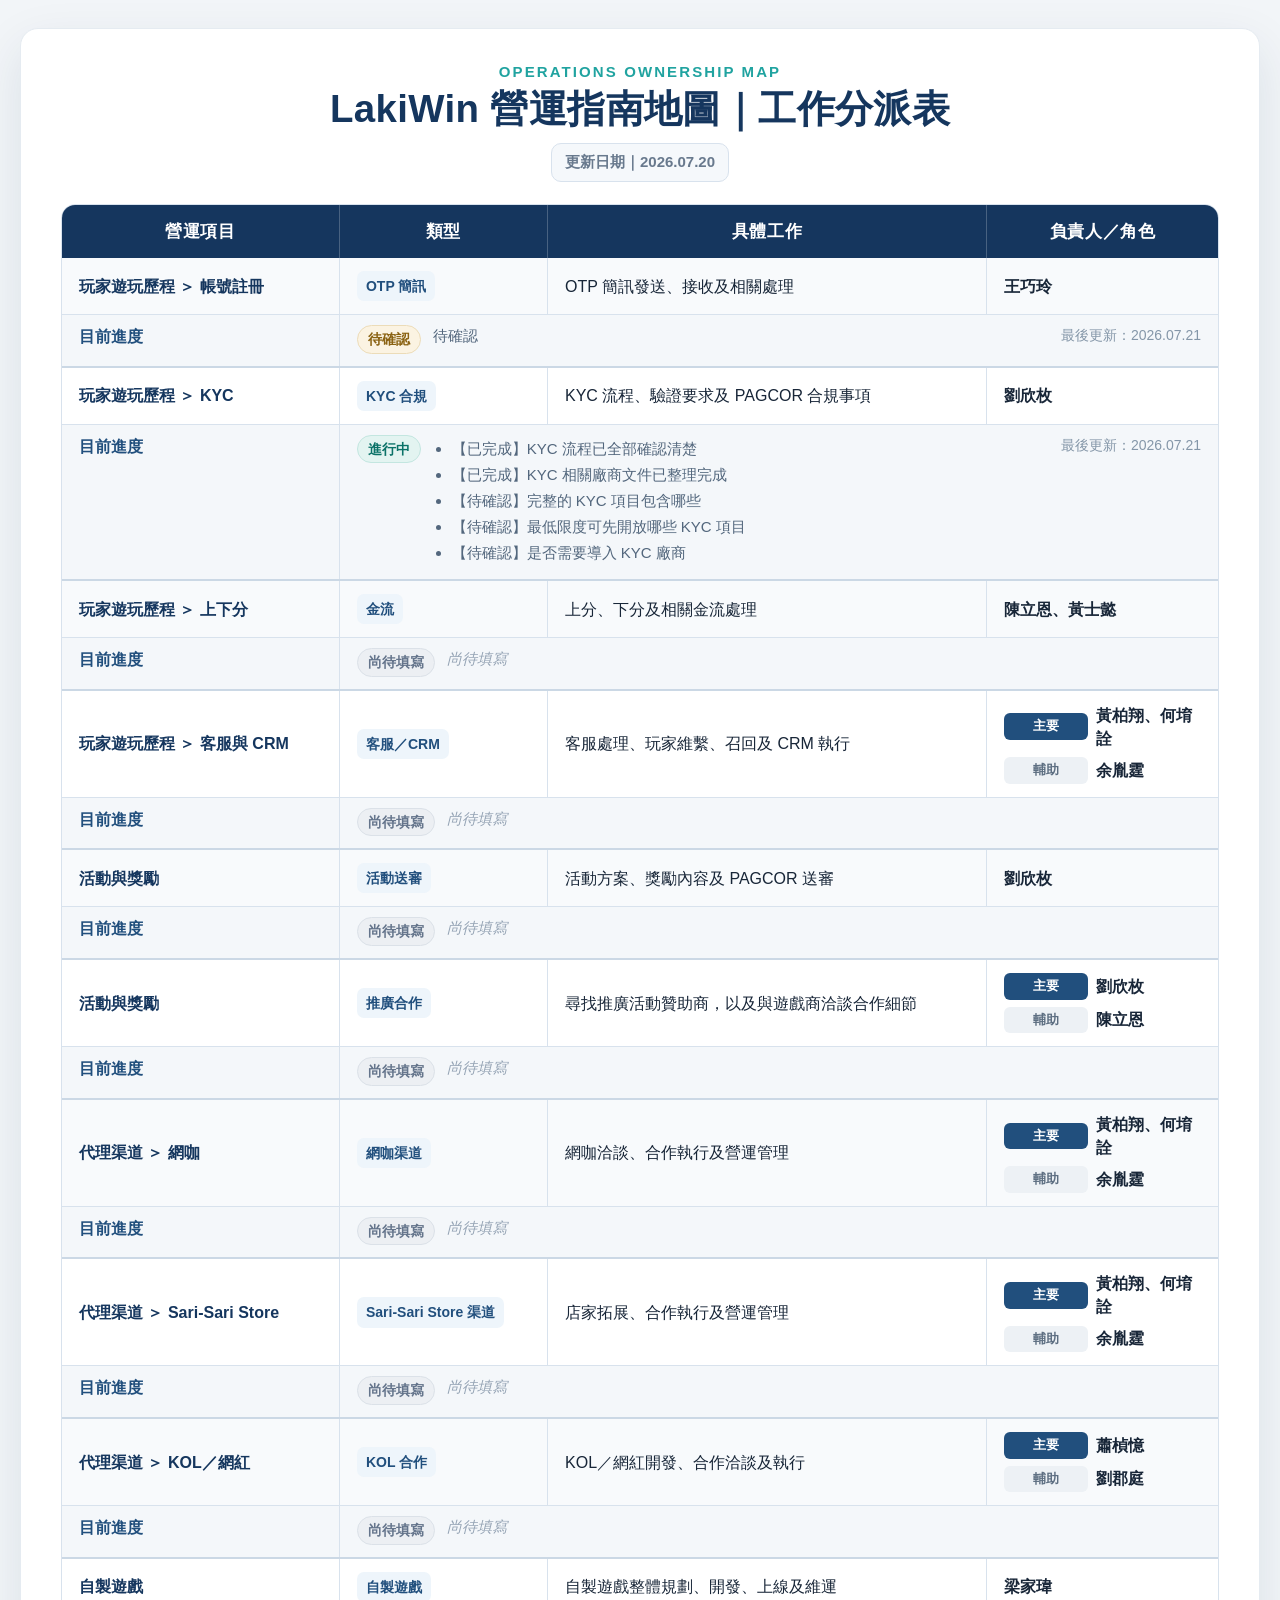
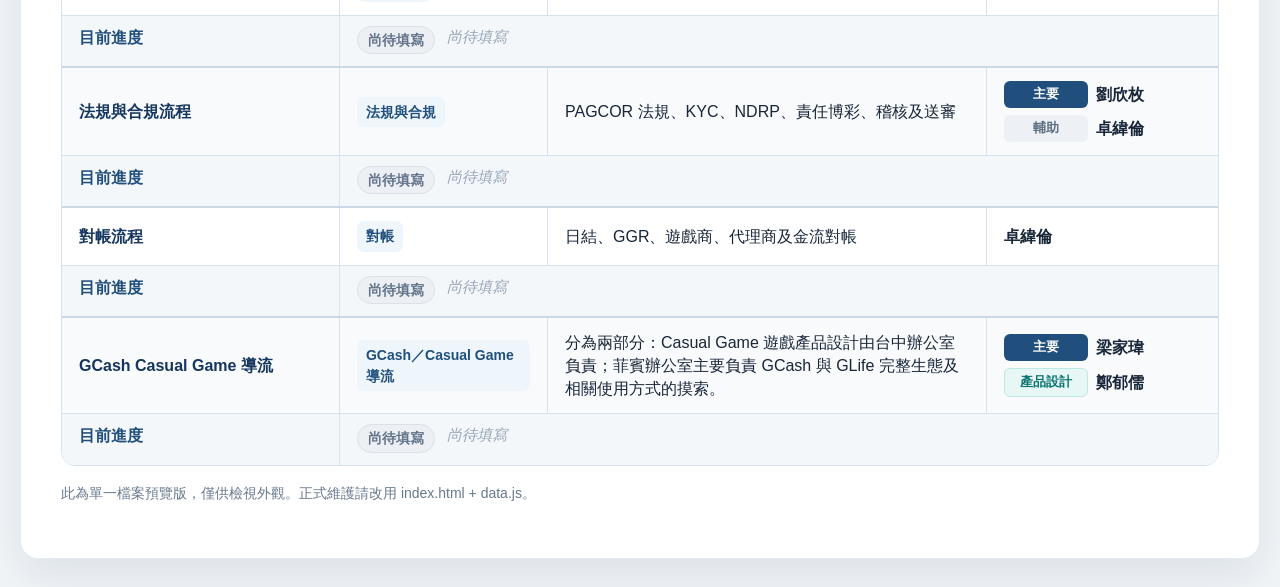
==== 預覽.html @ a1291fed "補上 .nojekyll、.gitignore、單一檔案預覽版與原始檔備份" ====
<!doctype html>
<html lang="zh-Hant">
<head>
  <meta charset="utf-8">
  <meta name="viewport" content="width=device-width, initial-scale=1">
  <title>LakiWin 營運指南地圖｜工作分派表（預覽）</title>
  <!--
    這是「單一檔案預覽版」：CSS 與內容全部內嵌，雙擊即可打開，不需伺服器。
    僅供快速檢視外觀。正式維護請用 index.html + data.js（改資料只動 data.js）。
  -->
  <style>
    :root {
      --navy: #15365e; --navy-2: #214f7d; --blue-soft: #eef5fb; --ink: #182638;
      --muted: #68798d; --line: #d8e2ed; --accent: #20a3a0; --accent-soft: #e7f7f5;
      --paper: #fff; --canvas: #f2f5f8;
    }
    * { box-sizing: border-box; }
    body { margin: 0; color: var(--ink); background: var(--canvas);
      font-family: "Noto Sans TC", "PingFang TC", "Microsoft JhengHei", sans-serif; }
    .page { width: min(1480px, calc(100% - 40px)); margin: 28px auto; padding: 34px 40px 40px;
      background: var(--paper); border: 1px solid #e5ebf1; border-radius: 18px;
      box-shadow: 0 18px 50px rgba(18, 47, 78, .10); }
    .header { display: flex; flex-direction: column; align-items: center; text-align: center;
      gap: 12px; margin-bottom: 22px; }
    .eyebrow { margin-bottom: 7px; color: var(--accent); font-size: 15px; font-weight: 800;
      letter-spacing: .14em; text-transform: uppercase; }
    h1 { margin: 0; color: var(--navy); font-size: clamp(27px, 3vw, 42px); line-height: 1.15; letter-spacing: .01em; }
    .meta { flex: 0 0 auto; padding: 9px 13px; color: var(--muted); background: #f5f8fb;
      border: 1px solid var(--line); border-radius: 10px; font-size: 15px; font-weight: 700; }
    .table-wrap { overflow: hidden; border: 1px solid var(--line); border-radius: 14px; }
    table { width: 100%; border-collapse: collapse; table-layout: fixed; }
    col:nth-child(1) { width: 24%; } col:nth-child(2) { width: 18%; }
    col:nth-child(3) { width: 38%; } col:nth-child(4) { width: 20%; }
    thead th { padding: 15px 17px; color: #fff; background: var(--navy);
      border-right: 1px solid rgba(255,255,255,.22); font-size: 17px; font-weight: 800;
      letter-spacing: .04em; text-align: center; }
    thead th:last-child { border-right: 0; }
    tbody td { padding: 13px 17px; border-right: 1px solid var(--line); border-bottom: 1px solid var(--line);
      font-size: 16px; line-height: 1.45; vertical-align: middle; overflow-wrap: anywhere; word-break: break-word; }
    tbody tr.progress-row td { border-bottom: 2px solid #cbd8e5; }
    tbody tr:last-child td { border-bottom: 0; }
    tbody td:last-child { border-right: 0; }
    tbody tr.item-row:nth-of-type(4n+1) td { background: #f8fafc; }
    .path { color: var(--navy); font-weight: 750; white-space: nowrap; overflow-wrap: normal; word-break: keep-all; }
    .type { display: inline-block; padding: 5px 9px; color: var(--navy-2); background: var(--blue-soft);
      border-radius: 7px; font-size: 14px; font-weight: 800; }
    .owner { font-weight: 750; }
    .role-stack { display: grid; gap: 7px; }
    .role { display: grid; grid-template-columns: 84px 1fr; align-items: center; gap: 8px; }
    .role-label { padding: 4px 6px; border-radius: 6px; font-size: 13px; font-weight: 900; text-align: center; white-space: nowrap; }
    .role.primary .role-label { color: #fff; background: var(--navy-2); }
    .role.product .role-label { color: #08736f; background: var(--accent-soft); border: 1px solid #bfe7e3; }
    .role.support .role-label { color: #5e6f82; background: #edf1f5; }
    .progress-row td { padding: 10px 17px 12px; background: #f4f7fa !important; vertical-align: top; }
    .progress-label { color: var(--navy-2); font-weight: 850; white-space: nowrap; }
    .progress-body { display: flex; flex-wrap: wrap; align-items: flex-start; gap: 8px 12px; }
    .progress-desc { flex: 1 1 320px; min-width: 200px; color: #53677d; font-size: 15px; line-height: 1.5; overflow-wrap: anywhere; }
    .progress-desc.empty { color: #94a3b4; font-style: italic; }
    .progress-list { flex: 1 1 320px; min-width: 200px; margin: 0; padding-left: 1.25em; color: #53677d; font-size: 15px; line-height: 1.6; }
    .progress-list li { margin: 2px 0; overflow-wrap: anywhere; }
    .progress-date { flex: 0 0 auto; color: #8496a8; font-size: 14px; white-space: nowrap; }
    .status { display: inline-block; padding: 3px 10px; border-radius: 999px; font-size: 14px; font-weight: 800; white-space: nowrap; border: 1px solid transparent; }
    .status.s-pending  { color: #64748b; background: #eceff3; border-color: #dbe1e8; }
    .status.s-notstart { color: #475569; background: #eef1f5; border-color: #dae0e7; }
    .status.s-planning { color: #2c5b93; background: #e8f0fb; border-color: #cddff0; }
    .status.s-doing    { color: #0b7268; background: #e3f4f1; border-color: #c3e6e0; }
    .status.s-waiting  { color: #8a6212; background: #fbf3e2; border-color: #ecdcb8; }
    .status.s-paused   { color: #93564e; background: #f4ecea; border-color: #e6d3ce; }
    .status.s-done     { color: #2f7d43; background: #e7f4ea; border-color: #cbe6d1; }
    .foot { margin-top: 16px; color: var(--muted); font-size: 14px; line-height: 1.6; }
    @media (max-width: 900px) {
      .page { width: 100%; margin: 0; padding: 24px 18px; border-radius: 0; }
      .table-wrap { overflow-x: auto; }
      table { min-width: 1060px; }
    }
    @media print {
      @page { size: A3 landscape; margin: 12mm; }
      body { background: #fff; }
      .page { width: 100%; margin: 0; padding: 0; border: 0; border-radius: 0; box-shadow: none; }
      h1 { font-size: 31px; }
      tbody td { padding: 10px 14px; font-size: 14px; }
      .table-wrap { overflow: visible; } table { min-width: 0; }
      .status { border: 1px solid #b9c4d0; }
    }
  </style>
</head>
<body>
  <main class="page">
    <header class="header">
      <div>
        <div class="eyebrow">Operations Ownership Map</div>
        <h1>LakiWin 營運指南地圖｜工作分派表</h1>
      </div>
      <div class="meta">更新日期｜2026.07.20</div>
    </header>

    <div class="table-wrap">
      <table>
        <colgroup><col><col><col><col></colgroup>
        <thead>
          <tr><th>營運項目</th><th>類型</th><th>具體工作</th><th>負責人／角色</th></tr>
        </thead>
        <tbody>
          <tr class="item-row"><td class="path">玩家遊玩歷程 ＞ 帳號註冊</td><td><span class="type">OTP 簡訊</span></td><td>OTP 簡訊發送、接收及相關處理</td><td><span class="owner">王巧玲</span></td></tr>
          <tr class="progress-row"><td class="progress-label">目前進度</td><td colspan="3"><div class="progress-body"><span class="status s-waiting">待確認</span><span class="progress-desc">待確認</span><span class="progress-date">最後更新：2026.07.21</span></div></td></tr>

          <tr class="item-row"><td class="path">玩家遊玩歷程 ＞ KYC</td><td><span class="type">KYC 合規</span></td><td>KYC 流程、驗證要求及 PAGCOR 合規事項</td><td><span class="owner">劉欣枚</span></td></tr>
          <tr class="progress-row"><td class="progress-label">目前進度</td><td colspan="3"><div class="progress-body"><span class="status s-doing">進行中</span><ul class="progress-list"><li>【已完成】KYC 流程已全部確認清楚</li><li>【已完成】KYC 相關廠商文件已整理完成</li><li>【待確認】完整的 KYC 項目包含哪些</li><li>【待確認】最低限度可先開放哪些 KYC 項目</li><li>【待確認】是否需要導入 KYC 廠商</li></ul><span class="progress-date">最後更新：2026.07.21</span></div></td></tr>

          <tr class="item-row"><td class="path">玩家遊玩歷程 ＞ 上下分</td><td><span class="type">金流</span></td><td>上分、下分及相關金流處理</td><td><span class="owner">陳立恩、黃士懿</span></td></tr>
          <tr class="progress-row"><td class="progress-label">目前進度</td><td colspan="3"><div class="progress-body"><span class="status s-pending">尚待填寫</span><span class="progress-desc empty">尚待填寫</span></div></td></tr>

          <tr class="item-row"><td class="path">玩家遊玩歷程 ＞ 客服與 CRM</td><td><span class="type">客服／CRM</span></td><td>客服處理、玩家維繫、召回及 CRM 執行</td><td><div class="role-stack"><div class="role primary"><span class="role-label">主要</span><span class="owner">黃柏翔、何堉詮</span></div><div class="role support"><span class="role-label">輔助</span><span class="owner">余胤霆</span></div></div></td></tr>
          <tr class="progress-row"><td class="progress-label">目前進度</td><td colspan="3"><div class="progress-body"><span class="status s-pending">尚待填寫</span><span class="progress-desc empty">尚待填寫</span></div></td></tr>

          <tr class="item-row"><td class="path">活動與獎勵</td><td><span class="type">活動送審</span></td><td>活動方案、獎勵內容及 PAGCOR 送審</td><td><span class="owner">劉欣枚</span></td></tr>
          <tr class="progress-row"><td class="progress-label">目前進度</td><td colspan="3"><div class="progress-body"><span class="status s-pending">尚待填寫</span><span class="progress-desc empty">尚待填寫</span></div></td></tr>

          <tr class="item-row"><td class="path">活動與獎勵</td><td><span class="type">推廣合作</span></td><td>尋找推廣活動贊助商，以及與遊戲商洽談合作細節</td><td><div class="role-stack"><div class="role primary"><span class="role-label">主要</span><span class="owner">劉欣枚</span></div><div class="role support"><span class="role-label">輔助</span><span class="owner">陳立恩</span></div></div></td></tr>
          <tr class="progress-row"><td class="progress-label">目前進度</td><td colspan="3"><div class="progress-body"><span class="status s-pending">尚待填寫</span><span class="progress-desc empty">尚待填寫</span></div></td></tr>

          <tr class="item-row"><td class="path">代理渠道 ＞ 網咖</td><td><span class="type">網咖渠道</span></td><td>網咖洽談、合作執行及營運管理</td><td><div class="role-stack"><div class="role primary"><span class="role-label">主要</span><span class="owner">黃柏翔、何堉詮</span></div><div class="role support"><span class="role-label">輔助</span><span class="owner">余胤霆</span></div></div></td></tr>
          <tr class="progress-row"><td class="progress-label">目前進度</td><td colspan="3"><div class="progress-body"><span class="status s-pending">尚待填寫</span><span class="progress-desc empty">尚待填寫</span></div></td></tr>

          <tr class="item-row"><td class="path">代理渠道 ＞ Sari-Sari Store</td><td><span class="type">Sari-Sari Store 渠道</span></td><td>店家拓展、合作執行及營運管理</td><td><div class="role-stack"><div class="role primary"><span class="role-label">主要</span><span class="owner">黃柏翔、何堉詮</span></div><div class="role support"><span class="role-label">輔助</span><span class="owner">余胤霆</span></div></div></td></tr>
          <tr class="progress-row"><td class="progress-label">目前進度</td><td colspan="3"><div class="progress-body"><span class="status s-pending">尚待填寫</span><span class="progress-desc empty">尚待填寫</span></div></td></tr>

          <tr class="item-row"><td class="path">代理渠道 ＞ KOL／網紅</td><td><span class="type">KOL 合作</span></td><td>KOL／網紅開發、合作洽談及執行</td><td><div class="role-stack"><div class="role primary"><span class="role-label">主要</span><span class="owner">蕭楨憶</span></div><div class="role support"><span class="role-label">輔助</span><span class="owner">劉郡庭</span></div></div></td></tr>
          <tr class="progress-row"><td class="progress-label">目前進度</td><td colspan="3"><div class="progress-body"><span class="status s-pending">尚待填寫</span><span class="progress-desc empty">尚待填寫</span></div></td></tr>

          <tr class="item-row"><td class="path">自製遊戲</td><td><span class="type">自製遊戲</span></td><td>自製遊戲整體規劃、開發、上線及維運</td><td><span class="owner">梁家瑋</span></td></tr>
          <tr class="progress-row"><td class="progress-label">目前進度</td><td colspan="3"><div class="progress-body"><span class="status s-pending">尚待填寫</span><span class="progress-desc empty">尚待填寫</span></div></td></tr>

          <tr class="item-row"><td class="path">法規與合規流程</td><td><span class="type">法規與合規</span></td><td>PAGCOR 法規、KYC、NDRP、責任博彩、稽核及送審</td><td><div class="role-stack"><div class="role primary"><span class="role-label">主要</span><span class="owner">劉欣枚</span></div><div class="role support"><span class="role-label">輔助</span><span class="owner">卓緯倫</span></div></div></td></tr>
          <tr class="progress-row"><td class="progress-label">目前進度</td><td colspan="3"><div class="progress-body"><span class="status s-pending">尚待填寫</span><span class="progress-desc empty">尚待填寫</span></div></td></tr>

          <tr class="item-row"><td class="path">對帳流程</td><td><span class="type">對帳</span></td><td>日結、GGR、遊戲商、代理商及金流對帳</td><td><span class="owner">卓緯倫</span></td></tr>
          <tr class="progress-row"><td class="progress-label">目前進度</td><td colspan="3"><div class="progress-body"><span class="status s-pending">尚待填寫</span><span class="progress-desc empty">尚待填寫</span></div></td></tr>

          <tr class="item-row"><td class="path">GCash Casual Game 導流</td><td><span class="type">GCash／Casual Game 導流</span></td><td>分為兩部分：Casual Game 遊戲產品設計由台中辦公室負責；菲賓辦公室主要負責 GCash 與 GLife 完整生態及相關使用方式的摸索。</td><td><div class="role-stack"><div class="role primary"><span class="role-label">主要</span><span class="owner">梁家瑋</span></div><div class="role product"><span class="role-label">產品設計</span><span class="owner">鄭郁儒</span></div></div></td></tr>
          <tr class="progress-row"><td class="progress-label">目前進度</td><td colspan="3"><div class="progress-body"><span class="status s-pending">尚待填寫</span><span class="progress-desc empty">尚待填寫</span></div></td></tr>
        </tbody>
      </table>
    </div>

    <p class="foot">此為單一檔案預覽版，僅供檢視外觀。正式維護請改用 index.html + data.js。</p>
  </main>
</body>
</html>
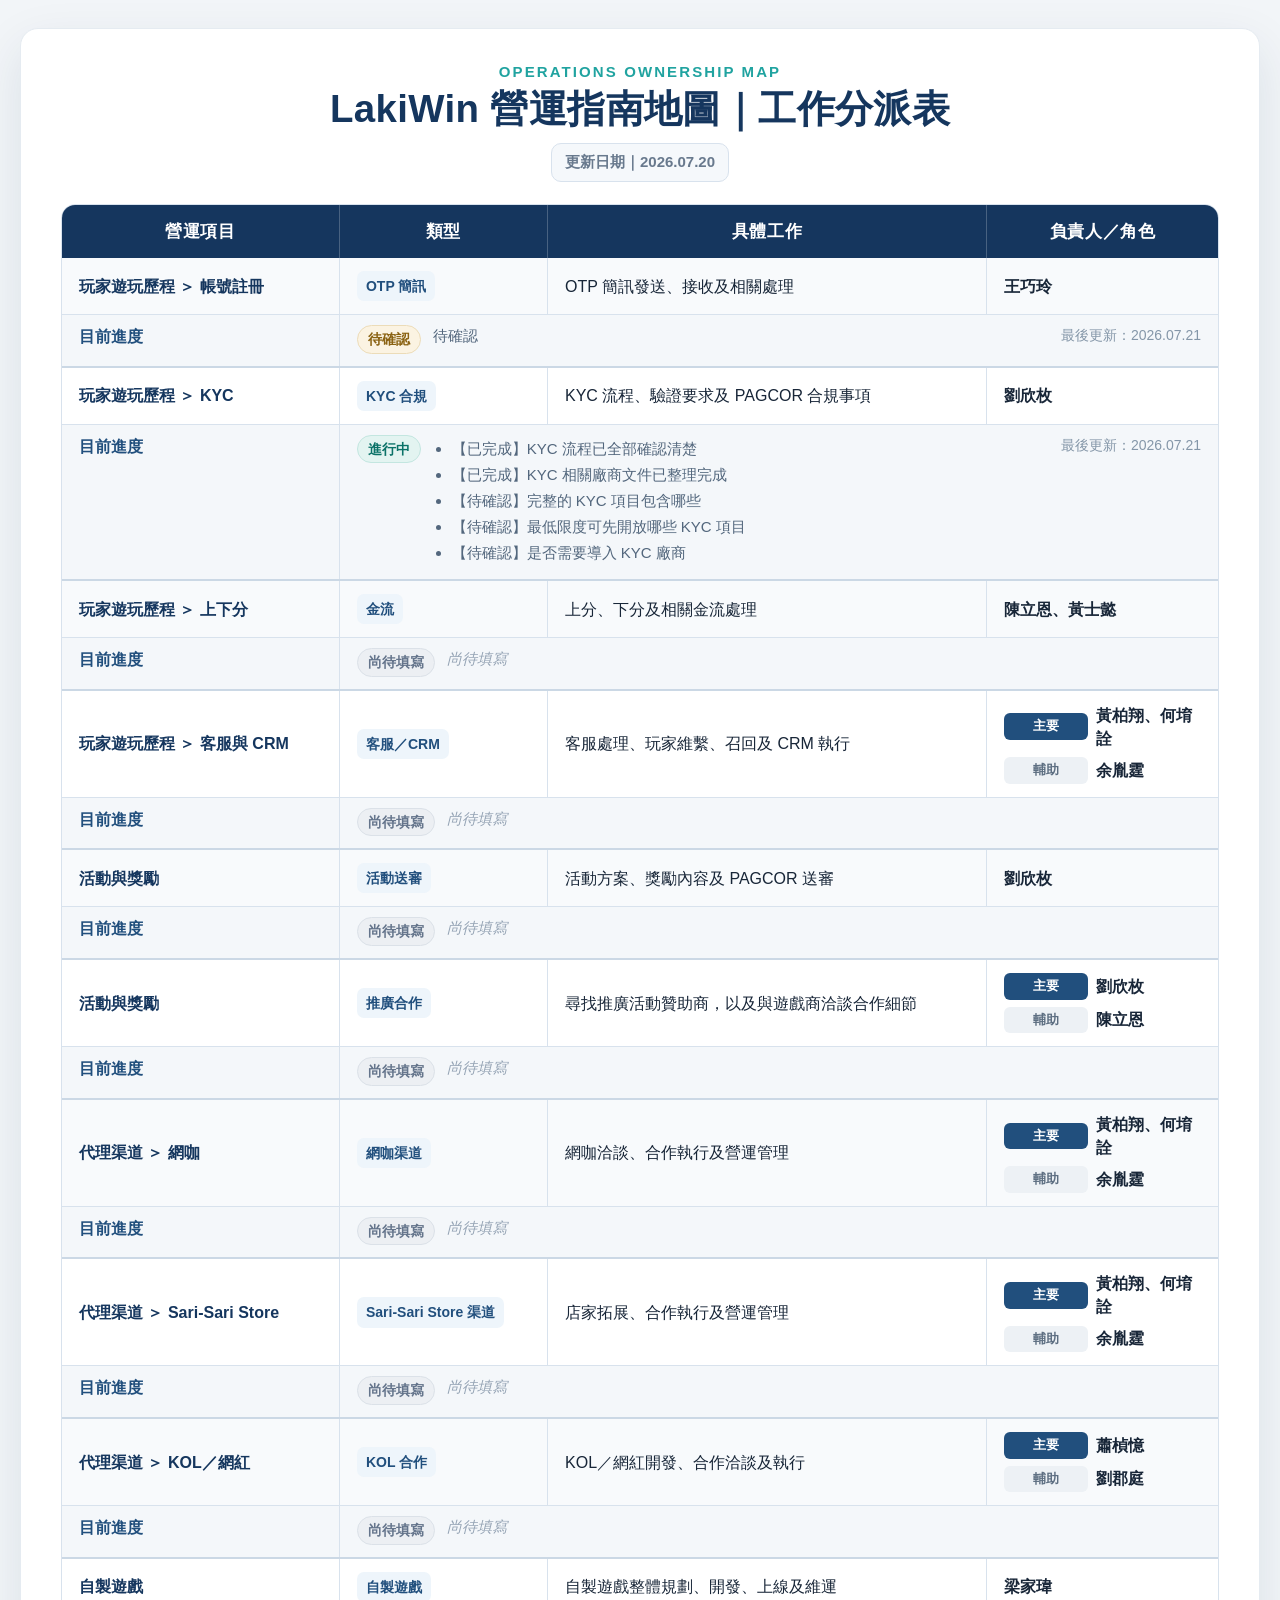
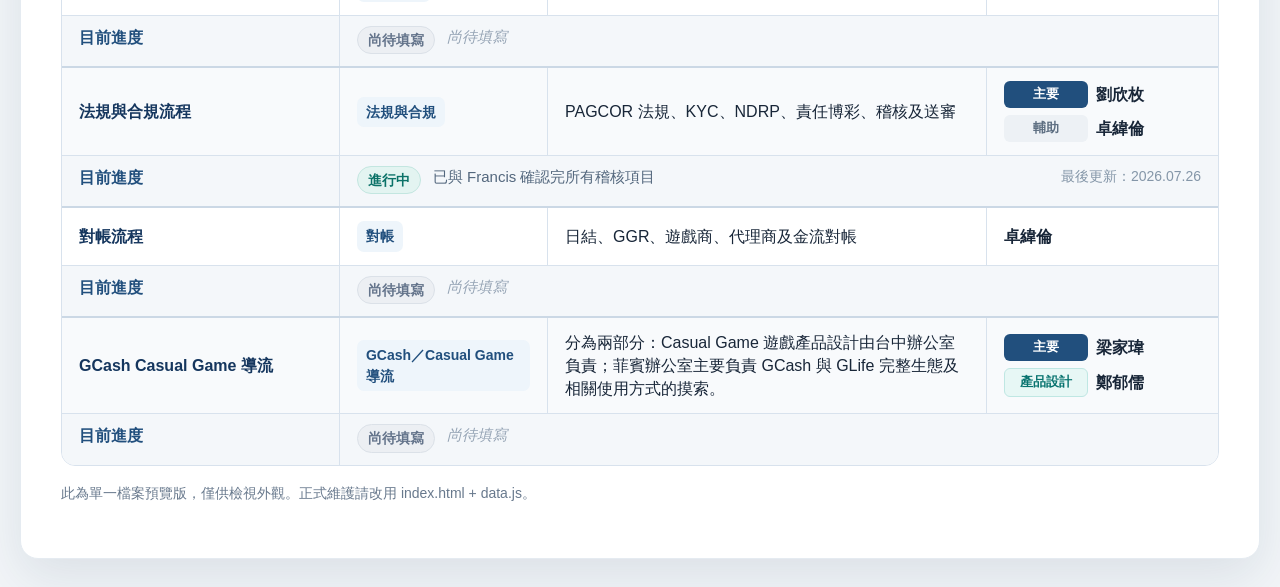
==== commit 3624b5ef: "同步預覽檔：法規與合規流程進度" ====
--- a/預覽.html
+++ b/預覽.html
@@ -132,7 +132,7 @@
           <tr class="progress-row"><td class="progress-label">目前進度</td><td colspan="3"><div class="progress-body"><span class="status s-pending">尚待填寫</span><span class="progress-desc empty">尚待填寫</span></div></td></tr>
 
           <tr class="item-row"><td class="path">法規與合規流程</td><td><span class="type">法規與合規</span></td><td>PAGCOR 法規、KYC、NDRP、責任博彩、稽核及送審</td><td><div class="role-stack"><div class="role primary"><span class="role-label">主要</span><span class="owner">劉欣枚</span></div><div class="role support"><span class="role-label">輔助</span><span class="owner">卓緯倫</span></div></div></td></tr>
-          <tr class="progress-row"><td class="progress-label">目前進度</td><td colspan="3"><div class="progress-body"><span class="status s-pending">尚待填寫</span><span class="progress-desc empty">尚待填寫</span></div></td></tr>
+          <tr class="progress-row"><td class="progress-label">目前進度</td><td colspan="3"><div class="progress-body"><span class="status s-doing">進行中</span><span class="progress-desc">已與 Francis 確認完所有稽核項目</span><span class="progress-date">最後更新：2026.07.26</span></div></td></tr>
 
           <tr class="item-row"><td class="path">對帳流程</td><td><span class="type">對帳</span></td><td>日結、GGR、遊戲商、代理商及金流對帳</td><td><span class="owner">卓緯倫</span></td></tr>
           <tr class="progress-row"><td class="progress-label">目前進度</td><td colspan="3"><div class="progress-body"><span class="status s-pending">尚待填寫</span><span class="progress-desc empty">尚待填寫</span></div></td></tr>
